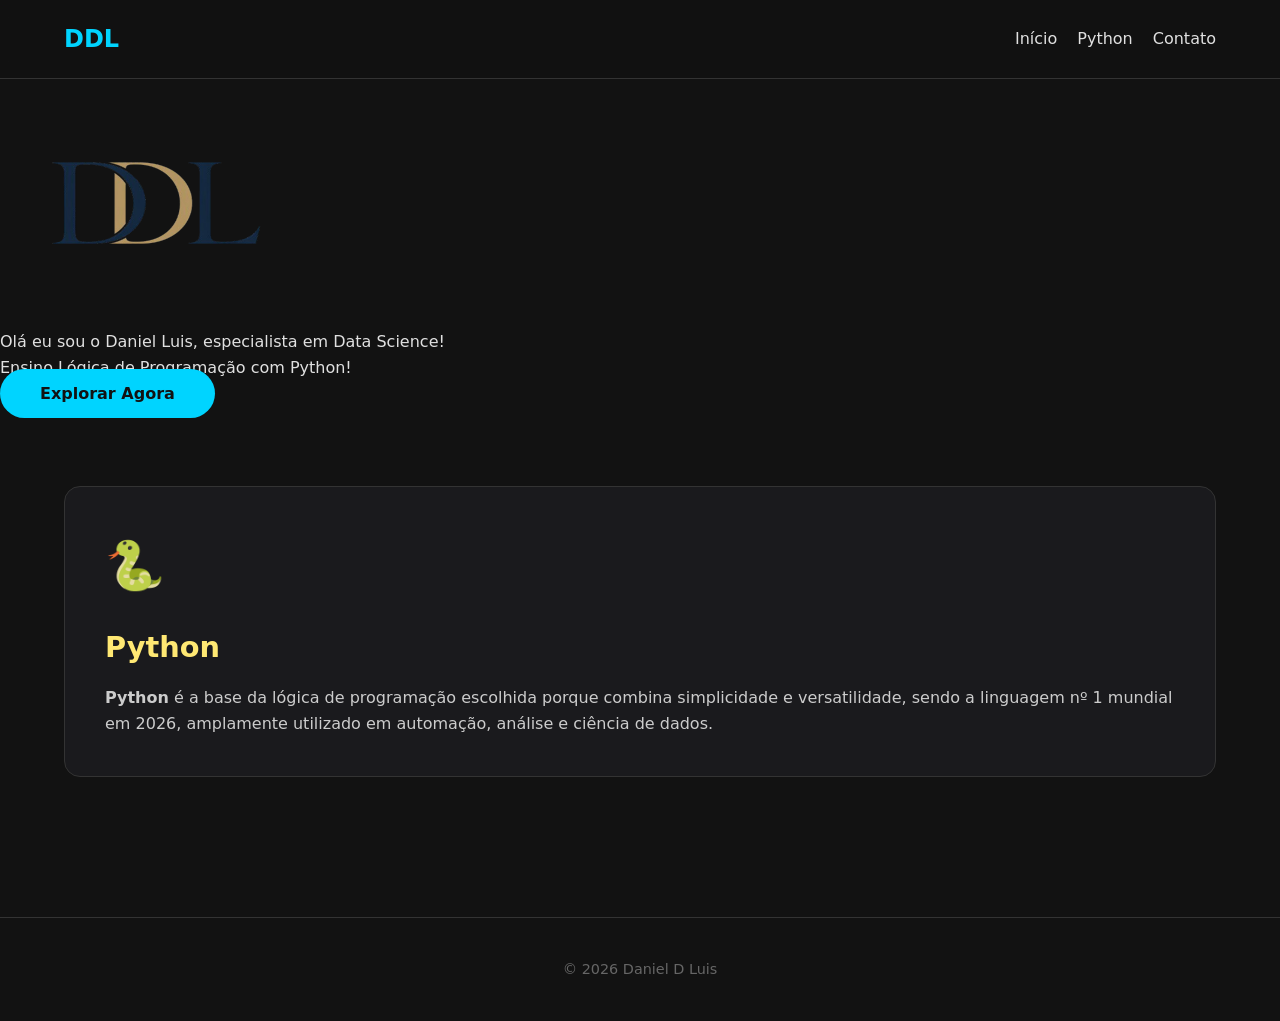
==== index.html @ 948eec1b "Update index.html" ====
<!DOCTYPE html>
<html lang="pt-BR">
<head>
    <meta charset="UTF-8">
    <meta name="viewport" content="width=device-width, initial-scale=1.0">
    <title>Daniel Luis | Especialista em Data Science</title>
    <link rel="stylesheet" href="style.css">

</head>
<body>

    <header>
        <a href="#" class="logo">DDL</a>
        <nav>
            <ul>
                <li><a href="#inicio">Início</a></li>
                <li><a href="#python">Python</a></li>
                <li><a href="#contato">Contato</a></li>
            </ul>
        </nav>
    </header>

    <section id="inicio" class="containerPrincipal">

	<img src="ddllogo.png">
  
        <p>Olá eu sou o Daniel Luis, especialista em Data Science!<br>Ensino Lógica de Programação com Python!</p>

        <a href="#servicos" class="btn">Explorar Agora</a>
    </section>

    <section id="servicos" class="features">
 
    <!-- Python Card -->
        <article id="python" class="card"  style="background: #1a1a1d; padding: 40px; border-radius: 16px; border: 1px solid #333; transition: transform 0.3s;">
            <div style="font-size: 3rem; margin-bottom: 20px;">🐍</div>
            <h2 style="color: #ffe873; margin-bottom: 15px; font-size: 1.8rem;">Python</h2>
            <p style="color: #ccc; line-height: 1.6;">
         <strong>Python</strong> é a base da lógica de programação escolhida porque combina simplicidade e versatilidade, sendo a linguagem nº 1 mundial em 2026, amplamente utilizado em automação, análise e ciência de dados.
            </p>
        </article>
 
    </section>

   <footer style="text-align: center; padding: 40px; color: #666; border-top: 1px solid #333; margin-top: 60px;">
        <p>&copy; 2026 Daniel D Luis</p>
    </footer>

    <script>
 
        document.querySelectorAll('article').forEach(card => {
            card.addEventListener('mouseenter', () => card.style.transform = 'translateY(-5px)');
            card.addEventListener('mouseleave', () => card.style.transform = 'translateY(0)');
        });

	document.getElementById('python').addEventListener('click',()=>{const link=document.createElement('a');link.href="python.html";link.target="_blank";link.click();});
 
        document.querySelectorAll('a[href^="#"]').forEach(anchor => {
            anchor.addEventListener('click', function (e) {
                e.preventDefault();
                document.querySelector(this.getAttribute('href')).scrollIntoView({
                    behavior: 'smooth'
                });
            });
        });
    </script>
</body>
</html>
---- style.css ----
:root {
            --bg-color: #121212;
            --surface-color: #1e1e1e;
            --primary-color: #00d4ff;
            --text-color: #e0e0e0;
            --text-secondary: #a0a0a0;
        }

        * {
            margin: 0;
            padding: 0;
            box-sizing: border-box;
            font-family: 'Segoe UI', system-ui, sans-serif;
        }

        body {
            background-color: var(--bg-color);
            color: var(--text-color);
            line-height: 1.6;
            transition: all 0.3s ease;
        }
 
        header {
            padding: 20px 5%;
            display: flex;
            justify-content: space-between;
            align-items: center;
            background-color: rgba(18, 18, 18, 0.95);
            position: sticky;
            top: 0;
            z-index: 1000;
            backdrop-filter: blur(10px);
            border-bottom: 1px solid #333;
        }

        .logo {
            font-size: 1.5rem;
            font-weight: 700;
            color: var(--primary-color);
            text-decoration: none;
        }

        nav ul {
            display: flex;
            list-style: none;
            gap: 20px;
        }

        nav a {
            color: var(--text-color);
            text-decoration: none;
            font-weight: 500;
            transition: color 0.3s;
        }

        nav a:hover {
            color: var(--primary-color);
        }

 
        .hero {
            height: 90vh;
            display: flex;
            flex-direction: column;
            justify-content: center;
            align-items: center;
            text-align: center;
            padding: 0 20px;
            background: radial-gradient(circle at center, #1e1e1e 0%, #121212 70%);
        }

        .hero h1 {
            font-size: clamp(2.5rem, 5vw, 4rem);
            margin-bottom: 20px;
            background: linear-gradient(45deg, var(--primary-color), #00ff88);
            -webkit-background-clip: text;
            -webkit-text-fill-color: transparent;
        }

        .hero p {
            font-size: 1.2rem;
            color: var(--text-secondary);
            max-width: 600px;
            margin-bottom: 40px;
        }

        .btn {
            padding: 15px 40px;
            background-color: var(--primary-color);
            color: #121212;
            text-decoration: none;
            border-radius: 30px;
            font-weight: 700;
            transition: transform 0.2s, box-shadow 0.2s;
        }

        .btn:hover {
            transform: translateY(-3px);
            box-shadow: 0 10px 20px rgba(0, 212, 255, 0.3);
        }
 
        .features {
            padding: 80px 5%;
            display: grid;
            grid-template-columns: repeat(auto-fit, minmax(300px, 1fr));
            gap: 30px;
        }

        .card {
            background-color: var(--surface-color);
            padding: 30px;
            border-radius: 15px;
            border: 1px solid #333;
            transition: transform 0.3s;
	    cursor: pointer;
	    transition: opacity 1s ease-in-out;

	    &:active{opacity:0.5;}
        }

        .card:hover {
            transform: translateY(-5px);
            border-color: var(--primary-color);
        }

        .card h3 {
            margin-bottom: 15px;
            color: var(--primary-color);
        }

        footer {
            text-align: center;
            padding: 40px;
            border-top: 1px solid #333;
            color: var(--text-secondary);
            font-size: 0.9rem;
        }

        @media (max-width: 768px) {
            nav ul {
                display: none; /* Simplificado para mobile */
            }
        }

		img{
			width:300px;height:250px;display:block;
		}

		h1{
			text-align:center;letter-spacing:5px;color:transparent;background:linear-gradient(45deg, lightyellow, royalblue);background-clip:text;font-size:65px;
		}
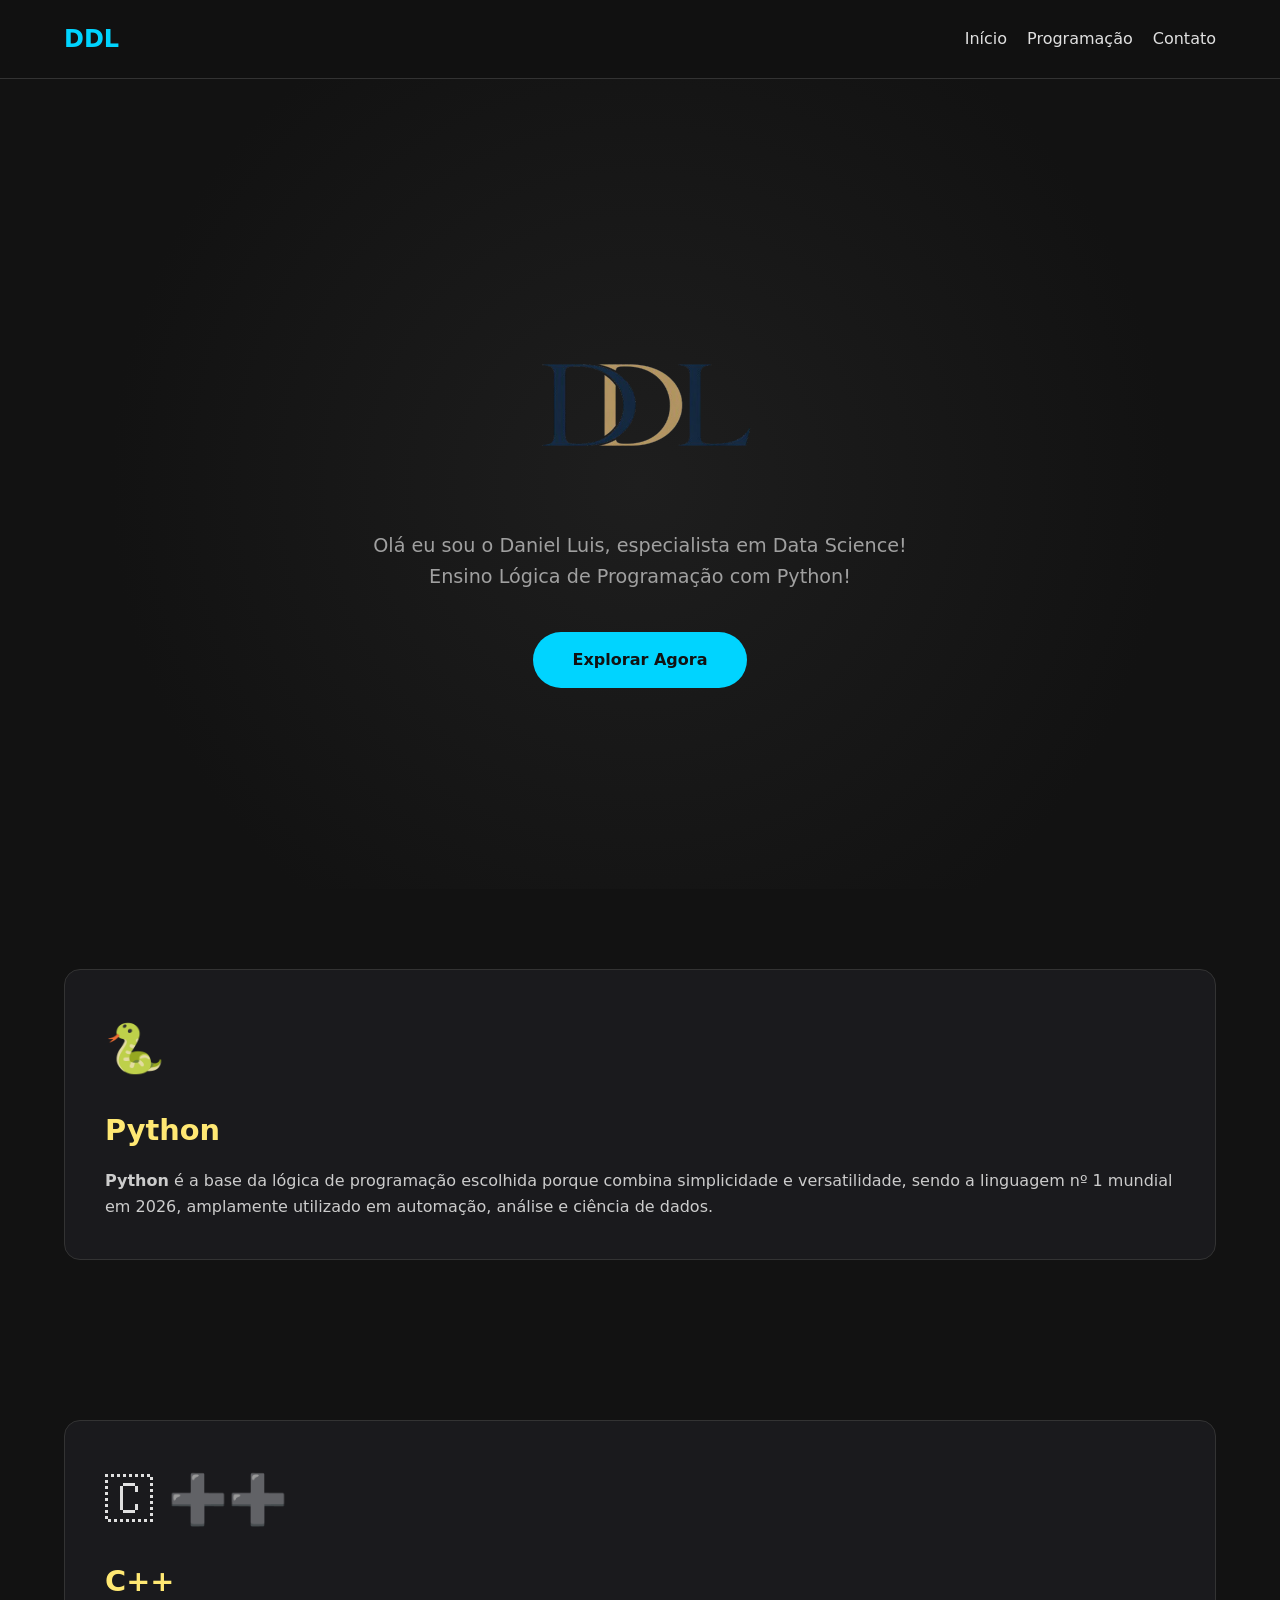
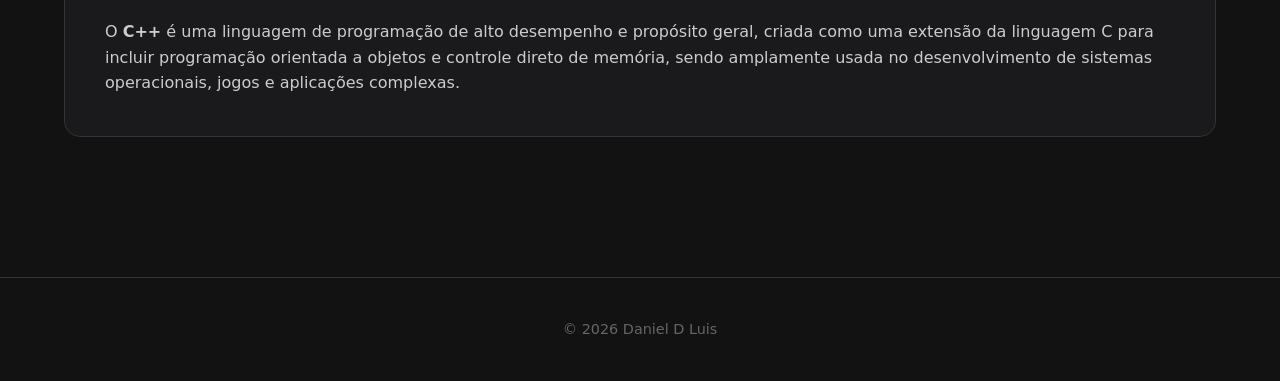
==== commit 32c5ab6b: "Update index.html" ====
--- a/index.html
+++ b/index.html
@@ -1,5 +1,5 @@
 <!DOCTYPE html>
-<html lang="pt-BR">
+<html lang="pt-PT">
 <head>
     <meta charset="UTF-8">
     <meta name="viewport" content="width=device-width, initial-scale=1.0">
@@ -14,7 +14,7 @@
         <nav>
             <ul>
                 <li><a href="#inicio">Início</a></li>
-                <li><a href="#python">Python</a></li>
+                <li><a href="#python">Programação</a></li>
                 <li><a href="#contato">Contato</a></li>
             </ul>
         </nav>
@@ -41,6 +41,20 @@
         </article>
  
     </section>
+    
+    <section id="servicos" class="features">
+ 
+    <!-- C++ Card -->
+        <article id="cpp" class="card"  style="background: #1a1a1d; padding: 40px; border-radius: 16px; border: 1px solid #333; transition: transform 0.3s;">
+            <div style="font-size: 3rem; margin-bottom: 20px;">🇨 ➕➕</div>
+            <h2 style="color: #ffe873; margin-bottom: 15px; font-size: 1.8rem;">C++</h2>
+            <p style="color: #ccc; line-height: 1.6;">
+         O <strong>C++</strong> é uma linguagem de programação de alto desempenho e propósito geral, criada como uma extensão da linguagem C para incluir programação orientada a objetos e controle direto de memória, sendo amplamente usada no desenvolvimento de sistemas operacionais, jogos e aplicações complexas.
+            </p>
+        </article>
+ 
+    </section>
+    
 
    <footer style="text-align: center; padding: 40px; color: #666; border-top: 1px solid #333; margin-top: 60px;">
         <p>&copy; 2026 Daniel D Luis</p>
@@ -54,7 +68,8 @@
         });
 
 	document.getElementById('python').addEventListener('click',()=>{const link=document.createElement('a');link.href="python.html";link.target="_blank";link.click();});
- 
+	document.getElementById('cpp').addEventListener('click',()=>{const link=document.createElement('a');link.href="cpp.html";link.target="_blank";link.click();});
+  
         document.querySelectorAll('a[href^="#"]').forEach(anchor => {
             anchor.addEventListener('click', function (e) {
                 e.preventDefault();
--- a/style.css
+++ b/style.css
@@ -58,7 +58,7 @@
         }
 
  
-        .hero {
+        .containerPrincipal {
             height: 90vh;
             display: flex;
             flex-direction: column;
@@ -69,7 +69,7 @@
             background: radial-gradient(circle at center, #1e1e1e 0%, #121212 70%);
         }
 
-        .hero h1 {
+        .containerPrincipal h1 {
             font-size: clamp(2.5rem, 5vw, 4rem);
             margin-bottom: 20px;
             background: linear-gradient(45deg, var(--primary-color), #00ff88);
@@ -77,7 +77,7 @@
             -webkit-text-fill-color: transparent;
         }
 
-        .hero p {
+        .containerPrincipal p {
             font-size: 1.2rem;
             color: var(--text-secondary);
             max-width: 600px;
@@ -128,6 +128,7 @@
             color: var(--primary-color);
         }
 
+        /* Footer */
         footer {
             text-align: center;
             padding: 40px;
@@ -142,10 +143,10 @@
             }
         }
 
-		img{
-			width:300px;height:250px;display:block;
-		}
+	      img{
+	        width:300px;height:250px;display:block;
+	      }
 
-		h1{
-			text-align:center;letter-spacing:5px;color:transparent;background:linear-gradient(45deg, lightyellow, royalblue);background-clip:text;font-size:65px;
-		}
+	      h1{
+	        text-align:center;letter-spacing:5px;color:transparent;background:linear-gradient(45deg, lightyellow, royalblue);background-clip:text;font-size:65px;
+	      }
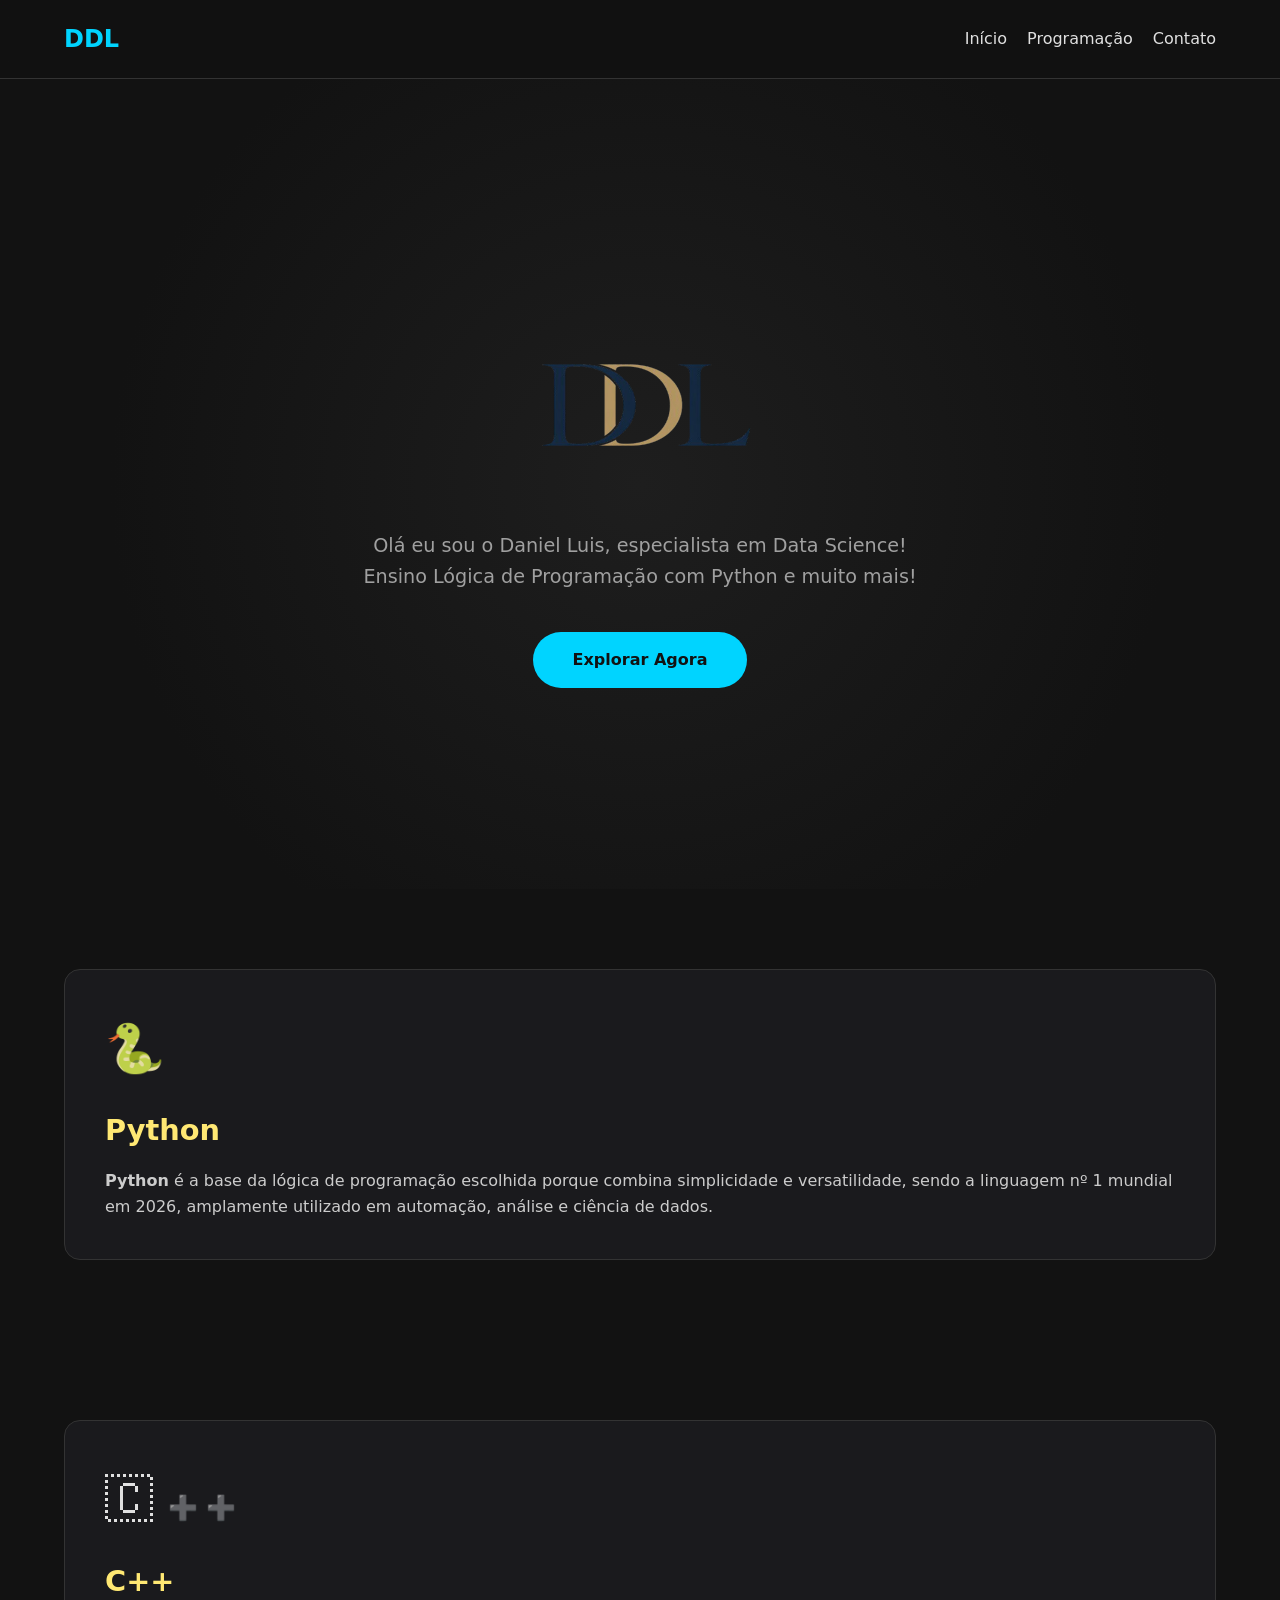
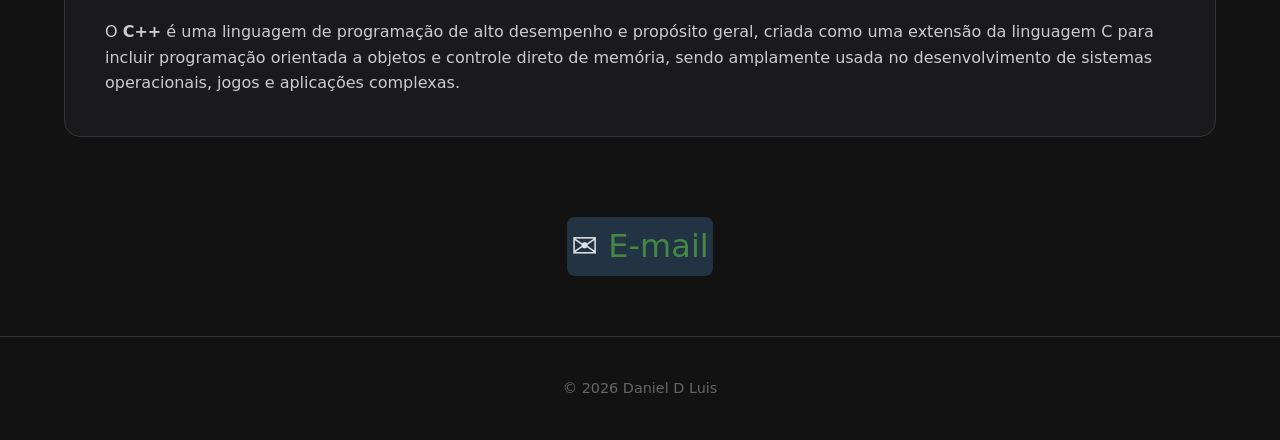
==== commit a336b599: "Update index.html" ====
--- a/index.html
+++ b/index.html
@@ -24,7 +24,7 @@
 
 	<img src="ddllogo.png">
   
-        <p>Olá eu sou o Daniel Luis, especialista em Data Science!<br>Ensino Lógica de Programação com Python!</p>
+        <p>Olá eu sou o Daniel Luis, especialista em Data Science!<br>Ensino Lógica de Programação com Python e muito mais!</p>
 
         <a href="#servicos" class="btn">Explorar Agora</a>
     </section>
@@ -46,7 +46,7 @@
  
     <!-- C++ Card -->
         <article id="cpp" class="card"  style="background: #1a1a1d; padding: 40px; border-radius: 16px; border: 1px solid #333; transition: transform 0.3s;">
-            <div style="font-size: 3rem; margin-bottom: 20px;">🇨 ➕➕</div>
+            <div style="font-size: 3rem; margin-bottom: 20px;"><span>🇨 </span><span style="font-size: 1.5rem;">➕ ➕</span></div>
             <h2 style="color: #ffe873; margin-bottom: 15px; font-size: 1.8rem;">C++</h2>
             <p style="color: #ccc; line-height: 1.6;">
          O <strong>C++</strong> é uma linguagem de programação de alto desempenho e propósito geral, criada como uma extensão da linguagem C para incluir programação orientada a objetos e controle direto de memória, sendo amplamente usada no desenvolvimento de sistemas operacionais, jogos e aplicações complexas.
@@ -55,7 +55,12 @@
  
     </section>
     
+    <section id="contato" style="text-align:center;">
 
+ <div style="font-size: 2rem; background:#223344;border-radius:8px;cursor:pointer;padding:4px;width:fit-content;display:block;margin:auto;">✉️ <a id="mailto" style="text-decoration:none;color:#448844;" href="mailto:danielluis.datascience@gmail.com">E-mail</a> </div>
+
+     </section>
+    
    <footer style="text-align: center; padding: 40px; color: #666; border-top: 1px solid #333; margin-top: 60px;">
         <p>&copy; 2026 Daniel D Luis</p>
     </footer>
@@ -70,14 +75,7 @@
 	document.getElementById('python').addEventListener('click',()=>{const link=document.createElement('a');link.href="python.html";link.target="_blank";link.click();});
 	document.getElementById('cpp').addEventListener('click',()=>{const link=document.createElement('a');link.href="cpp.html";link.target="_blank";link.click();});
   
-        document.querySelectorAll('a[href^="#"]').forEach(anchor => {
-            anchor.addEventListener('click', function (e) {
-                e.preventDefault();
-                document.querySelector(this.getAttribute('href')).scrollIntoView({
-                    behavior: 'smooth'
-                });
-            });
-        });
+ 
     </script>
 </body>
 </html>   
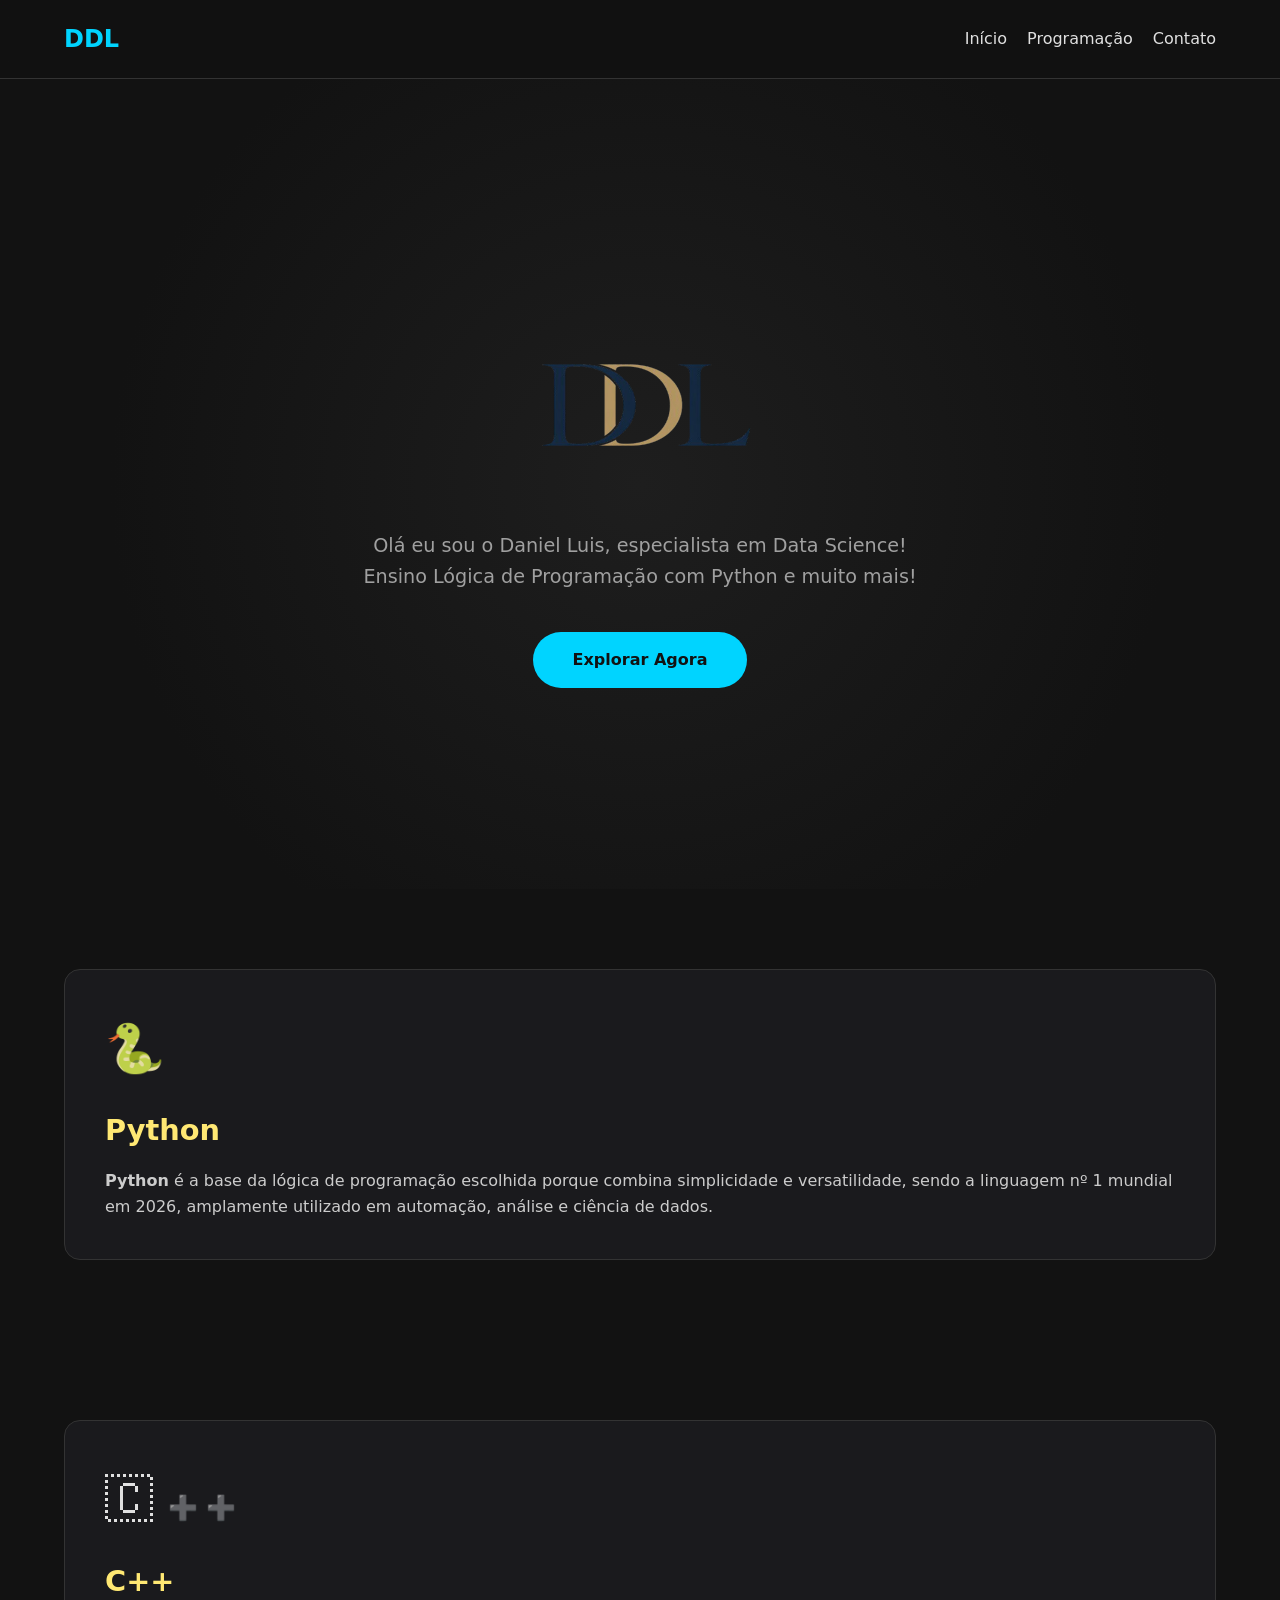
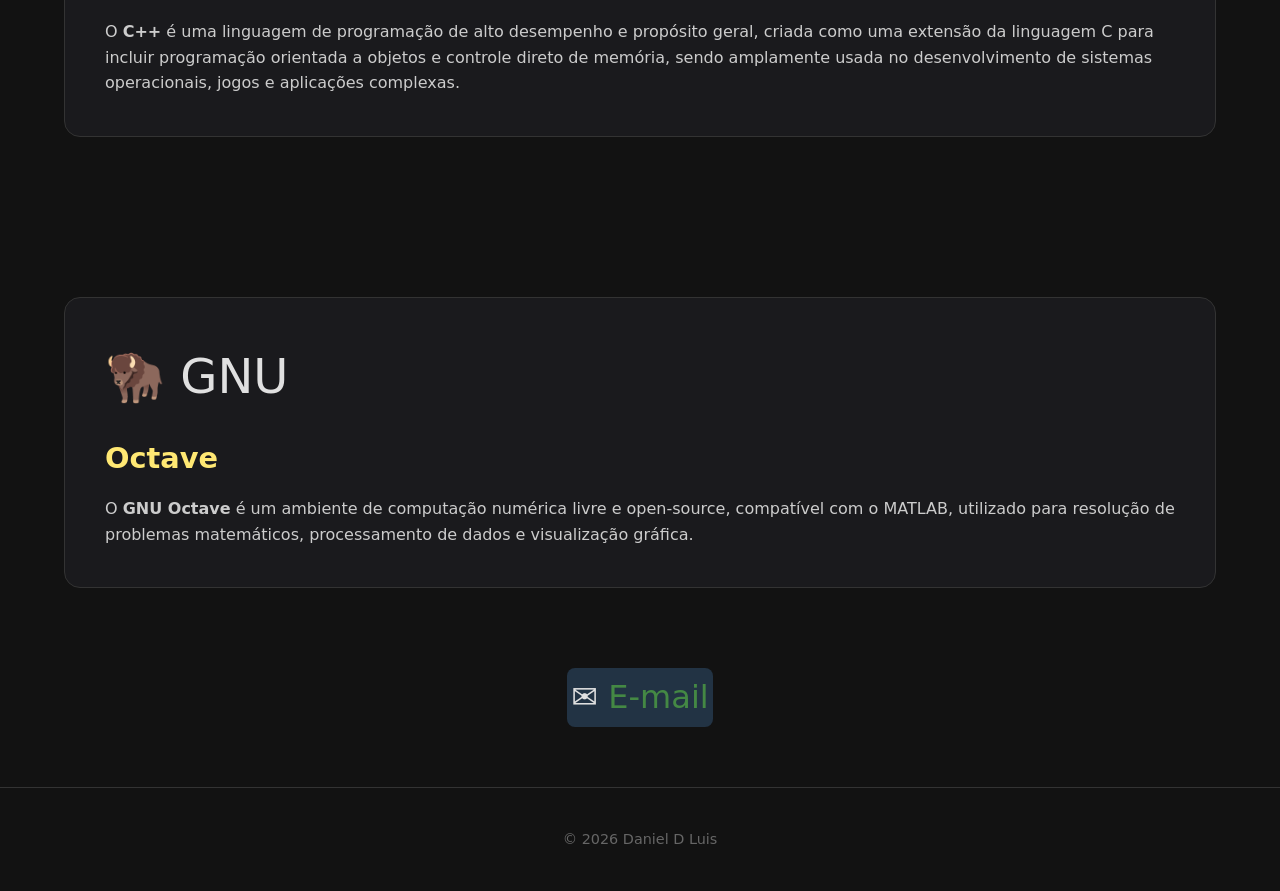
==== commit 2f617349: "Update index.html" ====
--- a/index.html
+++ b/index.html
@@ -55,6 +55,19 @@
  
     </section>
     
+    <section id="servicos" class="features">
+ 
+    <!-- Octave/Matlab Card -->
+        <article id="octave" class="card"  style="background: #1a1a1d; padding: 40px; border-radius: 16px; border: 1px solid #333; transition: transform 0.3s;">
+            <div style="font-size: 3rem; margin-bottom: 20px;">🦬 GNU</div>
+            <h2 style="color: #ffe873; margin-bottom: 15px; font-size: 1.8rem;">Octave</h2>
+            <p style="color: #ccc; line-height: 1.6;">
+         O <strong>GNU Octave</strong> é um ambiente de computação numérica livre e open-source, compatível com o MATLAB, utilizado para resolução de problemas matemáticos, processamento de dados e visualização gráfica.
+            </p>
+        </article>
+ 
+    </section>    
+    
     <section id="contato" style="text-align:center;">
 
  <div style="font-size: 2rem; background:#223344;border-radius:8px;cursor:pointer;padding:4px;width:fit-content;display:block;margin:auto;">✉️ <a id="mailto" style="text-decoration:none;color:#448844;" href="mailto:danielluis.datascience@gmail.com">E-mail</a> </div>
@@ -74,7 +87,17 @@
 
 	document.getElementById('python').addEventListener('click',()=>{const link=document.createElement('a');link.href="python.html";link.target="_blank";link.click();});
 	document.getElementById('cpp').addEventListener('click',()=>{const link=document.createElement('a');link.href="cpp.html";link.target="_blank";link.click();});
-  
+	document.getElementById('octave').addEventListener('click',()=>{const link=document.createElement('a');link.href="octave.html";link.target="_blank";link.click();});
+
+        document.querySelectorAll('a[href^="#"]').forEach(anchor => {
+            anchor.addEventListener('click', function (e) {
+                e.preventDefault();
+                document.querySelector(this.getAttribute('href')).scrollIntoView({
+                    behavior: 'smooth'
+                });
+            });
+        });
+        
  
     </script>
 </body>
--- a/style.css
+++ b/style.css
@@ -150,3 +150,20 @@
 	      h1{
 	        text-align:center;letter-spacing:5px;color:transparent;background:linear-gradient(45deg, lightyellow, royalblue);background-clip:text;font-size:65px;
 	      }
+
+	      #mailto{
+	      
+	          transition:all 400ms ease-in;
+	      &:hover{
+	          background:#334455;
+	          transform:translateY(10px);
+	          border-radius:8px;
+	      }
+	      
+	      &:active{
+	          
+	          opacity:0.7;
+	      
+	      }
+	      
+	      }
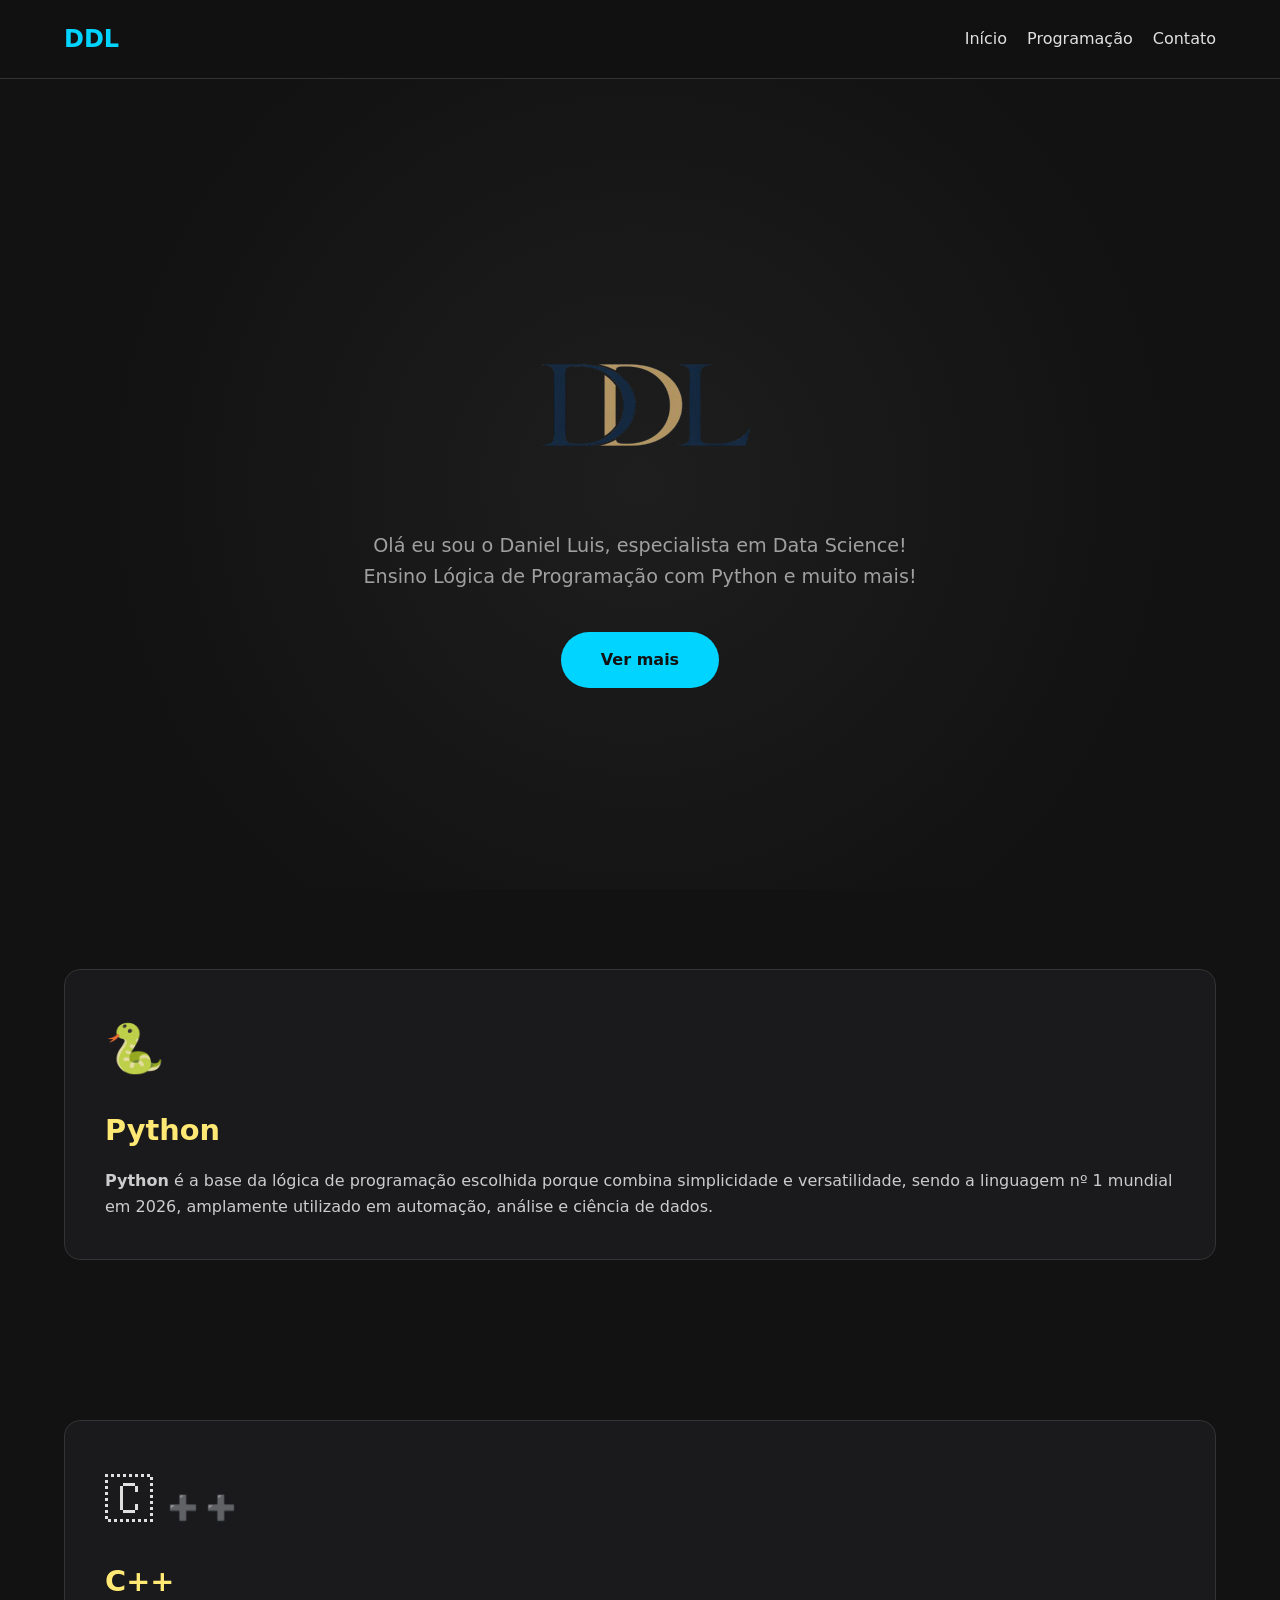
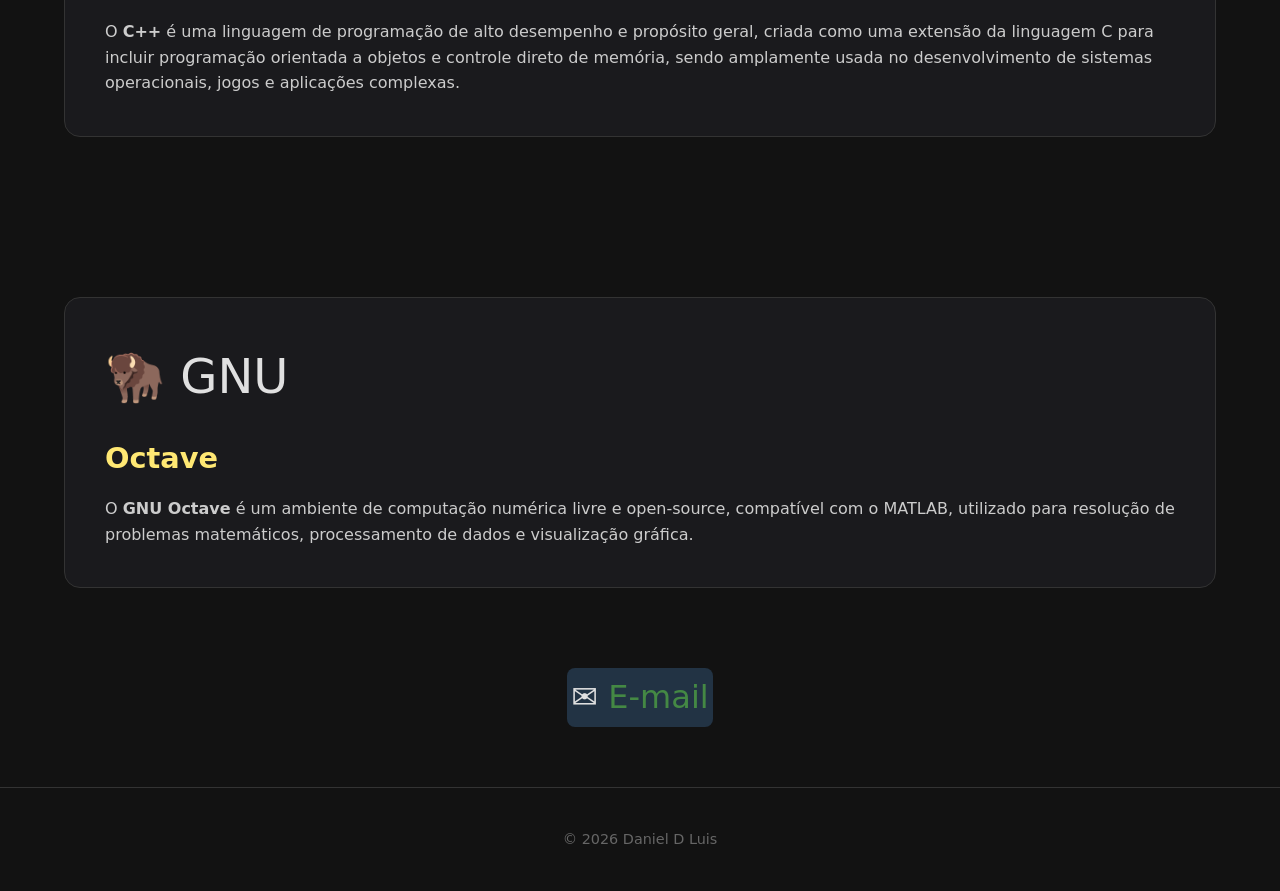
==== commit 291932c4: "Update index.html" ====
--- a/index.html
+++ b/index.html
@@ -26,7 +26,7 @@
   
         <p>Olá eu sou o Daniel Luis, especialista em Data Science!<br>Ensino Lógica de Programação com Python e muito mais!</p>
 
-        <a href="#servicos" class="btn">Explorar Agora</a>
+        <a href="#servicos" class="btn">Ver mais</a>
     </section>
 
     <section id="servicos" class="features">
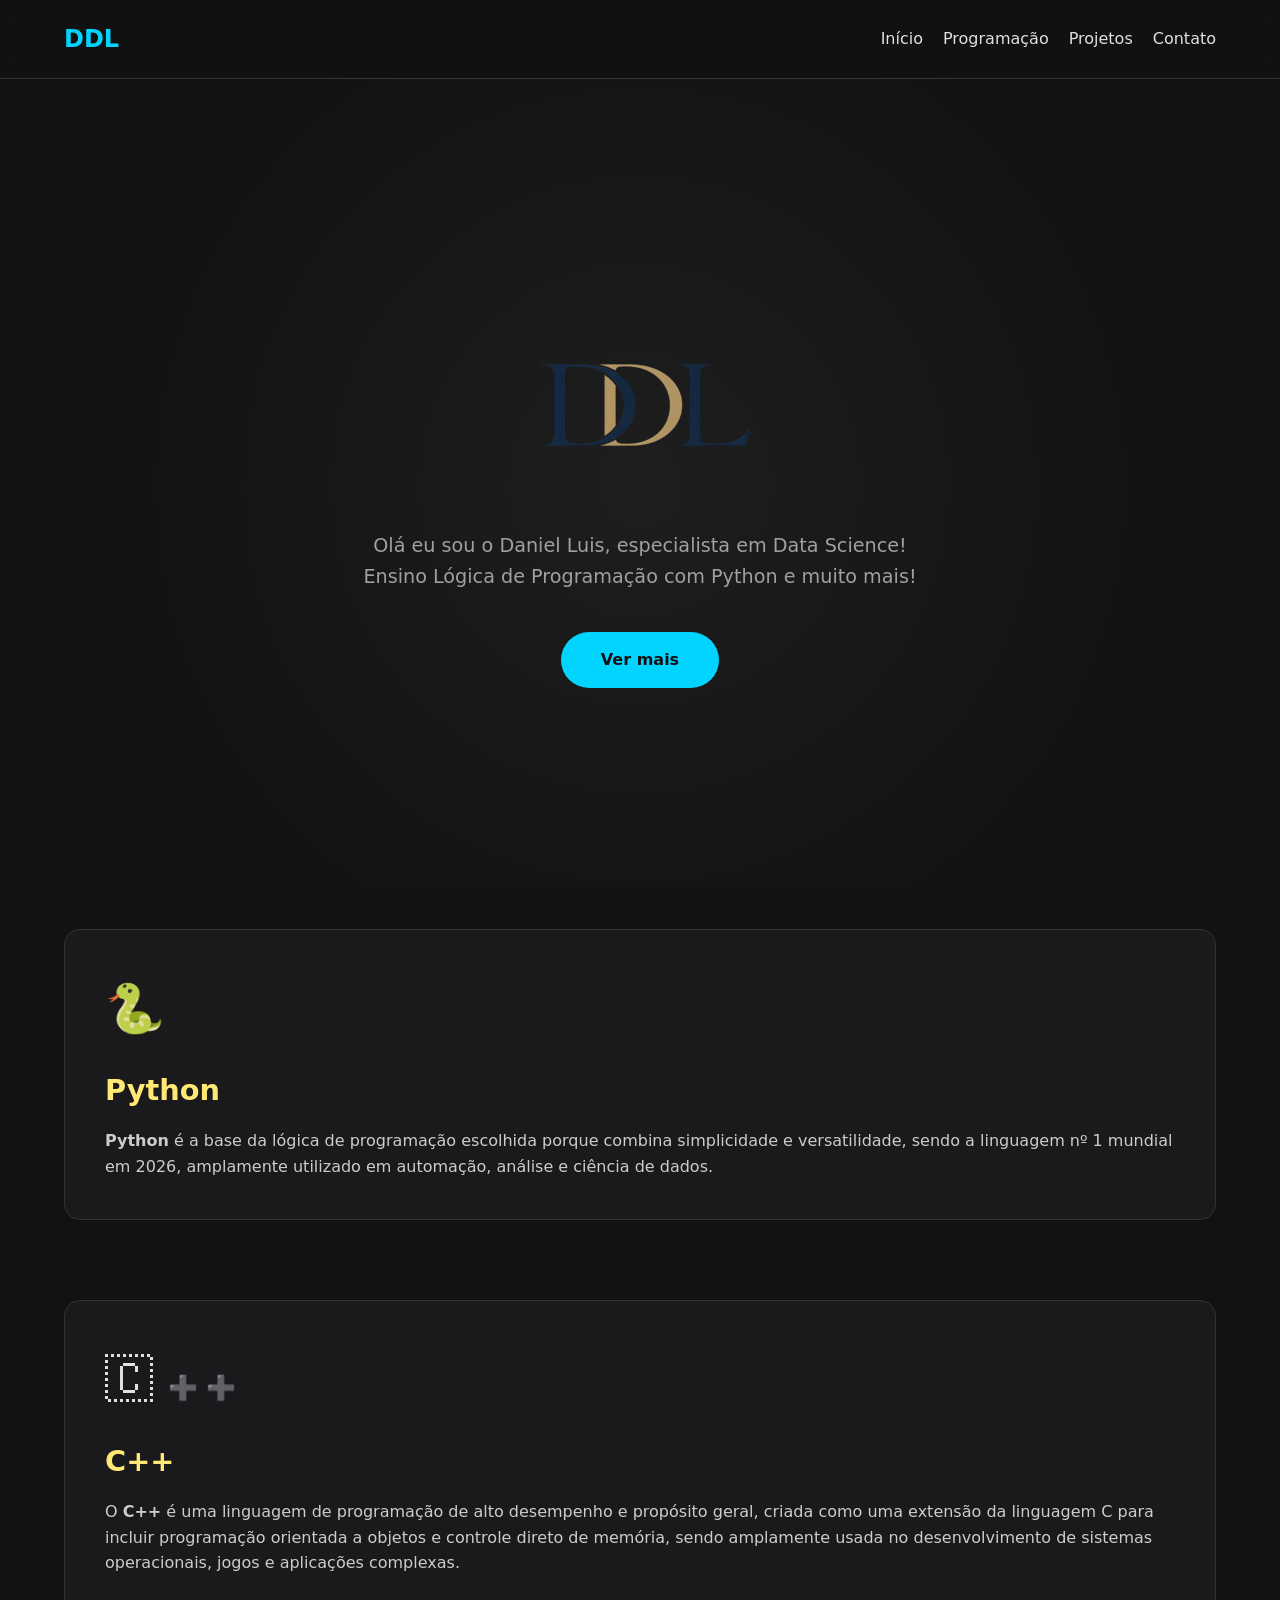
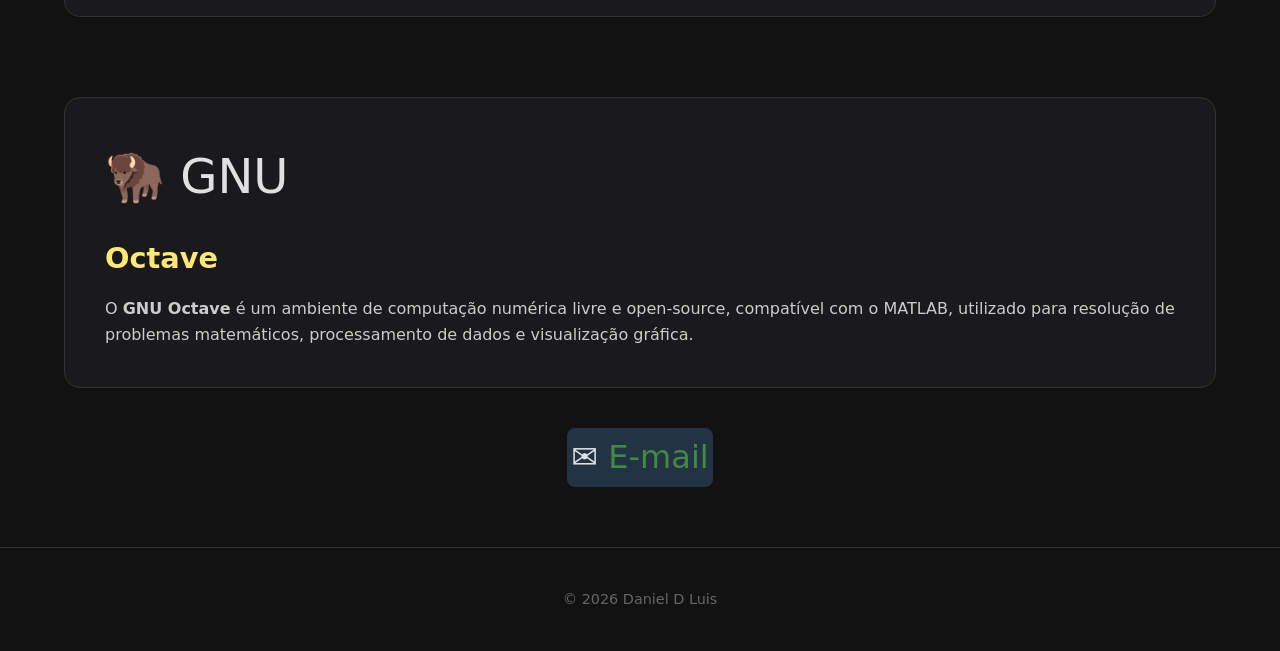
==== commit 400d8e6d: "Update index.html" ====
--- a/index.html
+++ b/index.html
@@ -15,6 +15,7 @@
             <ul>
                 <li><a href="#inicio">Início</a></li>
                 <li><a href="#python">Programação</a></li>
+                <li><a id="projetos" style="cursor:pointer;">Projetos</a></li>   				
                 <li><a href="#contato">Contato</a></li>
             </ul>
         </nav>
@@ -88,6 +89,7 @@
 	document.getElementById('python').addEventListener('click',()=>{const link=document.createElement('a');link.href="python.html";link.target="_blank";link.click();});
 	document.getElementById('cpp').addEventListener('click',()=>{const link=document.createElement('a');link.href="cpp.html";link.target="_blank";link.click();});
 	document.getElementById('octave').addEventListener('click',()=>{const link=document.createElement('a');link.href="octave.html";link.target="_blank";link.click();});
+	document.getElementById('projetos').addEventListener('click',()=>{const link=document.createElement('a');link.href="projetos.html";link.target="_blank";link.click();});
 
         document.querySelectorAll('a[href^="#"]').forEach(anchor => {
             anchor.addEventListener('click', function (e) {
--- a/style.css
+++ b/style.css
@@ -100,7 +100,7 @@
         }
  
         .features {
-            padding: 80px 5%;
+            padding: 40px 5%;
             display: grid;
             grid-template-columns: repeat(auto-fit, minmax(300px, 1fr));
             gap: 30px;
@@ -112,8 +112,8 @@
             border-radius: 15px;
             border: 1px solid #333;
             transition: transform 0.3s;
-	    cursor: pointer;
-	    transition: opacity 1s ease-in-out;
+	    	cursor: pointer;
+	    	transition: opacity 1s ease-in-out;
 
 	    &:active{opacity:0.5;}
         }
